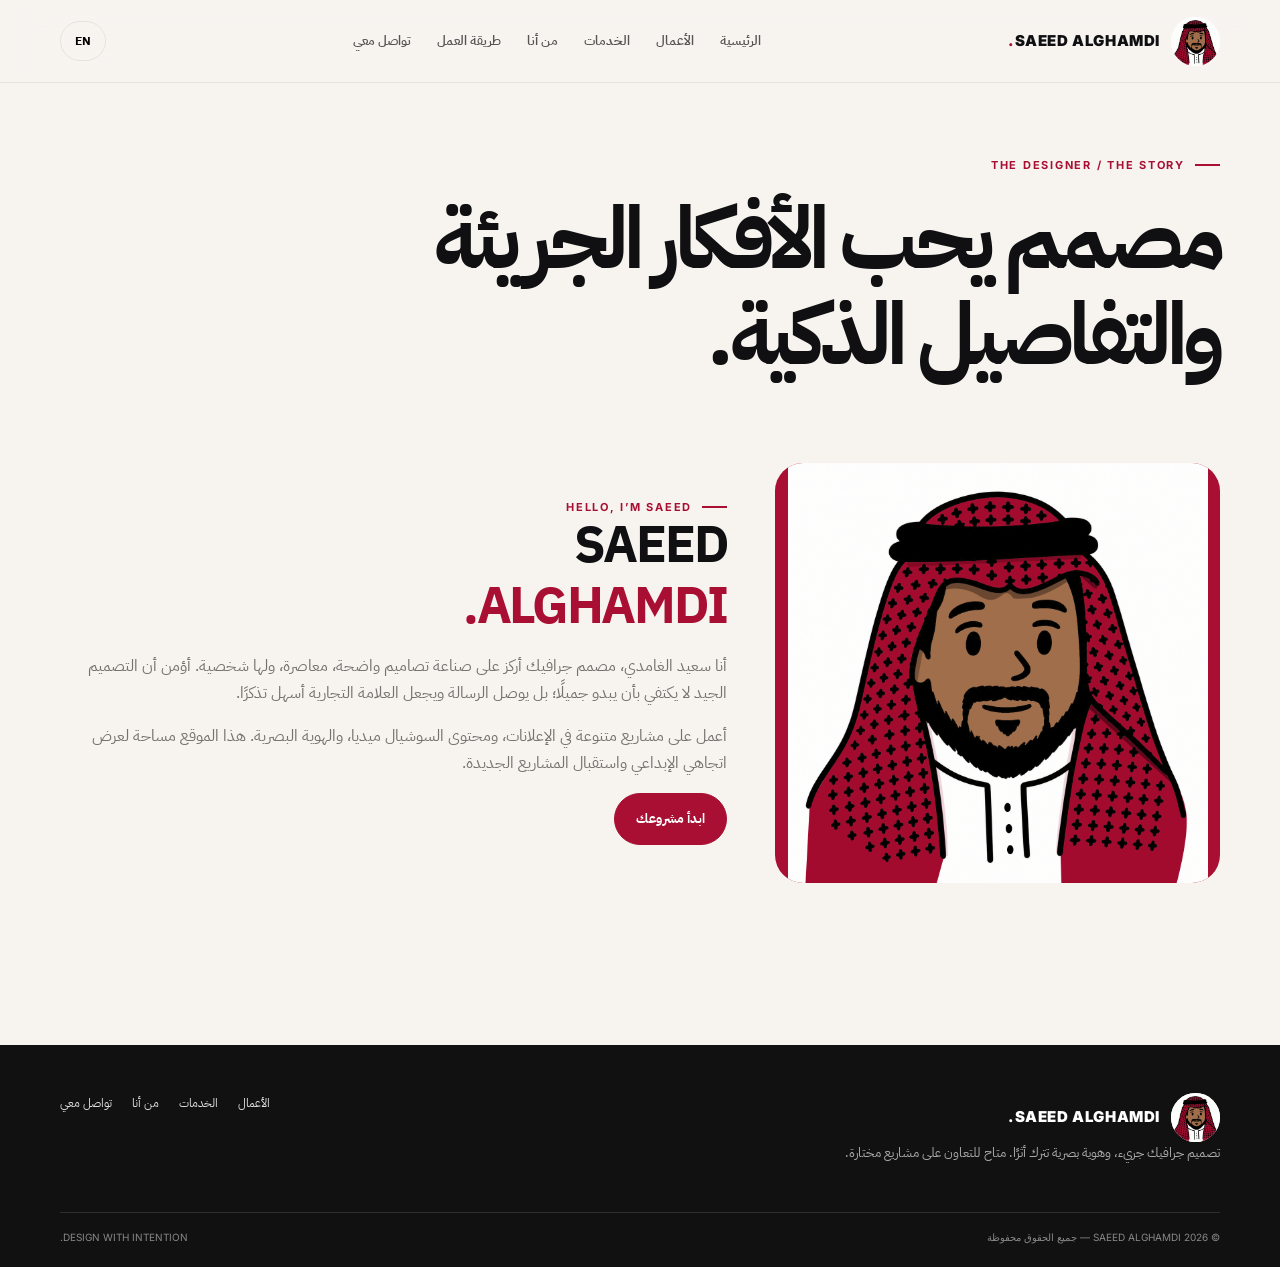
==== about.html @ a56a38a9 "Add files via upload" ====
<!doctype html><html lang="ar" dir="rtl"><head><meta charset="utf-8"><meta name="viewport" content="width=device-width, initial-scale=1"><meta name="theme-color" content="#a80f32"><meta name="description" content="Saeed Alghamdi — Independent graphic designer in Saudi Arabia. Bold graphic design, branding and social media campaigns."><link rel="stylesheet" href="styles.css"><title>Saeed Alghamdi</title></head><body data-title="About"><header class="topbar"><div class="container nav"><a class="brand" href="index.html"><img src="assets/saeed-logo.png" alt="Saeed Alghamdi logo"><span>SAEED ALGHAMDI<span style="color:var(--wine)">.</span></span></a><nav class="navlinks"><a href="index.html" data-i18n="home">الرئيسية</a><a href="work.html" data-i18n="work">الأعمال</a><a href="services.html" data-i18n="services">الخدمات</a><a href="about.html" data-i18n="about">من أنا</a><a href="process.html" data-i18n="process">طريقة العمل</a><a href="contact.html" data-i18n="contact">تواصل معي</a></nav><div class="navtools"><button class="lang" data-lang-toggle>EN</button><button class="menu-btn" aria-label="Open menu">☰</button></div></div></header><main><section class="page-hero"><div class="container"><div class="eyebrow">THE DESIGNER / THE STORY</div><h1 data-i18n="aboutTitle">مصمم يحب الأفكار الجريئة والتفاصيل الذكية.</h1></div></section><section class="section" style="padding-top:10px"><div class="container about-grid"><div class="about-photo"><img src="assets/saeed-logo.png" alt="Saeed Alghamdi illustrated logo"></div><div class="about-copy"><div class="eyebrow">HELLO, I’M SAEED</div><h2>SAEED<br><span style="color:var(--wine)">ALGHAMDI.</span></h2><p data-i18n="aboutText">أنا سعيد الغامدي، مصمم جرافيك أركز على صناعة تصاميم واضحة، معاصرة، ولها شخصية. أؤمن أن التصميم الجيد لا يكتفي بأن يبدو جميلًا؛ بل يوصل الرسالة ويجعل العلامة التجارية أسهل تذكرًا.</p><p data-i18n="aboutNote">أعمل على مشاريع متنوعة في الإعلانات، ومحتوى السوشيال ميديا، والهوية البصرية. هذا الموقع مساحة لعرض اتجاهي الإبداعي واستقبال المشاريع الجديدة.</p><a class="btn" href="contact.html" data-i18n="startProject">ابدأ مشروعك</a></div></div></section></main><footer class="footer"><div class="container"><div class="footer-top"><div><a class="brand" href="index.html"><img src="assets/saeed-logo.png" alt=""><span style="color:#fff">SAEED ALGHAMDI.</span></a><p data-i18n="footerText">تصميم جرافيك جريء، وهوية بصرية تترك أثرًا. متاح للتعاون على مشاريع مختارة.</p></div><div class="footer-links"><a href="work.html" data-i18n="work">الأعمال</a><a href="services.html" data-i18n="services">الخدمات</a><a href="about.html" data-i18n="about">من أنا</a><a href="contact.html" data-i18n="contact">تواصل معي</a></div></div><div class="copyright"><span>© 2026 SAEED ALGHAMDI — <span data-i18n="rights">جميع الحقوق محفوظة</span></span><span>DESIGN WITH INTENTION.</span></div></div></footer><script src="app.js"></script></body></html>
---- styles.css ----
@import url('https://fonts.googleapis.com/css2?family=IBM+Plex+Sans+Arabic:wght@400;500;600;700&family=Inter:wght@400;500;600;700;800;900&display=swap');
:root{--wine:#a80f32;--wine-dark:#790b25;--ink:#101012;--paper:#f7f4f0;--white:#fff;--sand:#c9b9aa;--muted:#77716f;--line:#e8e1dc;--radius:22px;--shadow:0 20px 60px #21100d12}*{box-sizing:border-box}html{scroll-behavior:smooth}body{margin:0;background:var(--paper);color:var(--ink);font-family:'IBM Plex Sans Arabic',Inter,sans-serif;line-height:1.7}body[dir=ltr]{font-family:Inter,'IBM Plex Sans Arabic',sans-serif}a{color:inherit;text-decoration:none}button{font:inherit;cursor:pointer}.container{width:min(1160px,calc(100% - 40px));margin:auto}.topbar{position:sticky;top:0;z-index:20;background:#f7f4f0eF;backdrop-filter:blur(18px);border-bottom:1px solid #e8e1dc}.nav{height:82px;display:flex;align-items:center;justify-content:space-between;gap:20px}.brand{display:flex;align-items:center;gap:11px;font-weight:900;letter-spacing:-.04em}.brand img{width:49px;height:49px;object-fit:contain;border-radius:50%;background:#fff}.brand span{font-family:Inter,sans-serif;font-size:15px;letter-spacing:.04em}.navlinks{display:flex;align-items:center;gap:26px;font-size:13px;font-weight:600}.navlinks a{color:#595454;transition:.2s}.navlinks a:hover,.navlinks a.active{color:var(--wine)}.navtools{display:flex;align-items:center;gap:10px}.lang,.menu-btn{border:1px solid var(--line);background:transparent;border-radius:99px;padding:9px 14px;font-size:12px;font-weight:700}.menu-btn{display:none}.btn{display:inline-flex;align-items:center;justify-content:center;gap:10px;border-radius:99px;padding:14px 21px;background:var(--wine);color:#fff;font-weight:700;font-size:13px;transition:.25s;border:1px solid var(--wine)}.btn:hover{background:var(--wine-dark);transform:translateY(-2px)}.btn.outline{background:transparent;color:var(--ink);border-color:#b9b0aa}.btn.dark{background:var(--ink);border-color:var(--ink)}.eyebrow{font:700 11px Inter,sans-serif;letter-spacing:.16em;text-transform:uppercase;color:var(--wine);display:flex;align-items:center;gap:10px}.eyebrow:before{content:'';width:25px;height:2px;background:var(--wine)}h1,h2,h3,p{margin-top:0}h1{font-size:clamp(42px,7vw,86px);line-height:1.12;letter-spacing:-.06em;margin:20px 0}h2{font-size:clamp(30px,4vw,52px);line-height:1.2;letter-spacing:-.045em;margin-bottom:16px}h3{line-height:1.3}.muted{color:var(--muted)}.hero{padding:74px 0 68px;overflow:hidden}.hero-grid{display:grid;grid-template-columns:1.05fr .95fr;align-items:center;gap:42px}.hero-copy{position:relative;z-index:2}.hero-copy h1 span{color:var(--wine)}.hero-copy p{font-size:17px;color:#6d6662;max-width:550px;margin-bottom:28px}.actions{display:flex;gap:12px;flex-wrap:wrap}.hero-art{position:relative;min-height:480px;border-radius:34px;background:var(--wine);display:flex;align-items:flex-end;justify-content:center;overflow:hidden;isolation:isolate}.hero-art:before{content:'SA';position:absolute;top:-82px;right:-4px;font:900 300px Inter,sans-serif;letter-spacing:-.12em;color:#ffffff12;z-index:-1}.hero-art:after{content:'';position:absolute;width:390px;height:390px;border:1px solid #ffffff40;border-radius:50%;top:40px;left:50%;transform:translateX(-50%)}.hero-art img{width:min(88%,430px);height:450px;object-fit:contain;object-position:bottom;position:relative;z-index:1;filter:drop-shadow(0 18px 12px #3b001c35)}.floating-tag{position:absolute;z-index:3;background:#fff;color:var(--ink);padding:12px 16px;border-radius:14px;font-size:11px;font-weight:800;box-shadow:var(--shadow)}.tag-one{top:32px;left:24px}.tag-two{bottom:34px;right:22px;background:var(--ink);color:#fff}.stats{display:flex;gap:36px;margin-top:44px}.stat strong{display:block;font:800 24px Inter,sans-serif}.stat span{font-size:11px;color:var(--muted)}.section{padding:82px 0}.section-head{display:flex;justify-content:space-between;align-items:end;gap:24px;margin-bottom:30px}.section-head p{max-width:430px;color:var(--muted);margin:0}.work-grid{display:grid;grid-template-columns:repeat(2,1fr);gap:22px}.work-card{background:#fff;border:1px solid var(--line);border-radius:var(--radius);overflow:hidden;transition:.3s}.work-card:hover{transform:translateY(-5px);box-shadow:var(--shadow)}.work-visual{height:330px;padding:22px;display:flex;align-items:center;justify-content:center;overflow:hidden;position:relative}.visual-coffee{background:#d9c9b4}.visual-perfume{background:#1a1114}.visual-sport{background:#c4143b}.visual-brand{background:#e8e4dc}.poster{width:72%;height:90%;display:flex;flex-direction:column;justify-content:space-between;padding:20px;box-shadow:0 18px 35px #0002;transform:rotate(-3deg);font-weight:900}.poster small{font:700 9px Inter,sans-serif;letter-spacing:.16em}.poster b{font-size:clamp(28px,4vw,52px);line-height:1.02;letter-spacing:-.06em}.poster em{font-style:normal;font-size:10px}.visual-coffee .poster{background:#f4eee4;color:#35251c}.visual-perfume .poster{background:#2b171e;color:#f8d9cf;border:1px solid #b98970}.visual-sport .poster{background:#111;color:white;transform:rotate(3deg)}.visual-brand .poster{background:#a80f32;color:#fff;transform:rotate(-2deg)}.work-info{padding:18px 20px 21px;display:flex;justify-content:space-between;gap:15px;align-items:center}.work-info h3{margin:0 0 4px;font-size:17px}.work-info p{margin:0;color:var(--muted);font:11px Inter,sans-serif}.arrow{width:38px;height:38px;border:1px solid var(--line);border-radius:50%;display:grid;place-items:center;font-size:18px}.services-grid{display:grid;grid-template-columns:repeat(3,1fr);gap:14px}.service{background:#fff;border:1px solid var(--line);border-radius:20px;padding:25px;min-height:205px}.service .num{font:800 12px Inter,sans-serif;color:var(--wine)}.service h3{font-size:20px;margin:24px 0 8px}.service p{font-size:13px;color:var(--muted);margin:0}.dark-band{background:var(--ink);color:#fff;border-radius:30px;padding:48px;display:flex;justify-content:space-between;align-items:center;gap:25px}.dark-band p{color:#c5bdb9;max-width:500px;margin:0}.page-hero{padding:75px 0 48px}.page-hero h1{max-width:850px}.page-hero p{max-width:650px;color:var(--muted);font-size:16px}.filterbar{display:flex;gap:8px;flex-wrap:wrap;margin-bottom:25px}.filter{border:1px solid var(--line);background:transparent;border-radius:99px;padding:9px 16px;font-size:12px}.filter.active{background:var(--ink);color:#fff;border-color:var(--ink)}.about-grid{display:grid;grid-template-columns:.8fr 1.2fr;gap:48px;align-items:center}.about-photo{background:var(--wine);border-radius:28px;min-height:420px;display:flex;align-items:end;justify-content:center;overflow:hidden}.about-photo img{width:95%;height:420px;object-fit:contain;object-position:bottom}.about-copy p{color:var(--muted)}.process{display:grid;grid-template-columns:repeat(4,1fr);gap:14px}.step{border-top:2px solid var(--wine);padding:20px 0}.step b{font:800 12px Inter,sans-serif;color:var(--wine)}.step h3{margin:16px 0 8px}.step p{font-size:13px;color:var(--muted)}.contact-grid{display:grid;grid-template-columns:.85fr 1.15fr;gap:28px}.contact-card,.form-card{background:#fff;border:1px solid var(--line);border-radius:24px;padding:30px}.contact-line{padding:17px 0;border-bottom:1px solid var(--line)}.contact-line:last-child{border:0}.contact-line small{display:block;color:var(--muted);font-size:11px}.contact-line strong{font-size:15px}.field{display:block;margin-bottom:16px}.field span{display:block;font-size:12px;font-weight:700;margin-bottom:7px}.field input,.field textarea,.field select{width:100%;border:1px solid var(--line);border-radius:12px;background:var(--paper);padding:13px 14px;font:inherit;font-size:13px;outline:none}.field textarea{min-height:120px;resize:vertical}.field input:focus,.field textarea:focus{border-color:var(--wine)}.footer{background:#111;color:#fff;padding:48px 0 24px;margin-top:80px}.footer-top{display:flex;justify-content:space-between;gap:30px;align-items:start;padding-bottom:35px}.footer p{color:#aaa;max-width:380px;font-size:13px}.footer-links{display:flex;gap:20px;flex-wrap:wrap;font-size:12px;color:#ddd}.copyright{border-top:1px solid #ffffff20;padding-top:18px;color:#888;font:10px Inter,sans-serif;display:flex;justify-content:space-between}.reveal{animation:rise .7s both}@keyframes rise{from{opacity:0;transform:translateY(18px)}to{opacity:1;transform:none}}[hidden]{display:none!important}
@media(max-width:850px){.navlinks{display:none;position:absolute;top:82px;left:20px;right:20px;background:#fff;border:1px solid var(--line);border-radius:18px;padding:18px;box-shadow:var(--shadow);flex-direction:column;align-items:stretch;gap:14px}.navlinks.open{display:flex}.menu-btn{display:block}.hero-grid,.about-grid,.contact-grid{grid-template-columns:1fr}.hero-art{min-height:410px}.hero-art img{height:390px}.services-grid{grid-template-columns:repeat(2,1fr)}.process{grid-template-columns:repeat(2,1fr)}.section-head{align-items:start;flex-direction:column}.dark-band{padding:32px;align-items:start;flex-direction:column}}
@media(max-width:560px){.container{width:min(100% - 28px,1160px)}.nav{height:72px}.brand img{width:42px;height:42px}.navlinks{top:72px}.hero{padding:48px 0}.hero-grid{gap:25px}.hero-art{min-height:340px}.hero-art img{height:330px}.hero-copy p{font-size:15px}.stats{gap:22px}.stat strong{font-size:20px}.section{padding:58px 0}.work-grid,.services-grid{grid-template-columns:1fr}.work-visual{height:300px}.process{grid-template-columns:1fr 1fr}.page-hero{padding:52px 0 30px}.contact-card,.form-card{padding:22px}.footer-top{flex-direction:column}.copyright{gap:10px;flex-direction:column}.dark-band{padding:27px}}
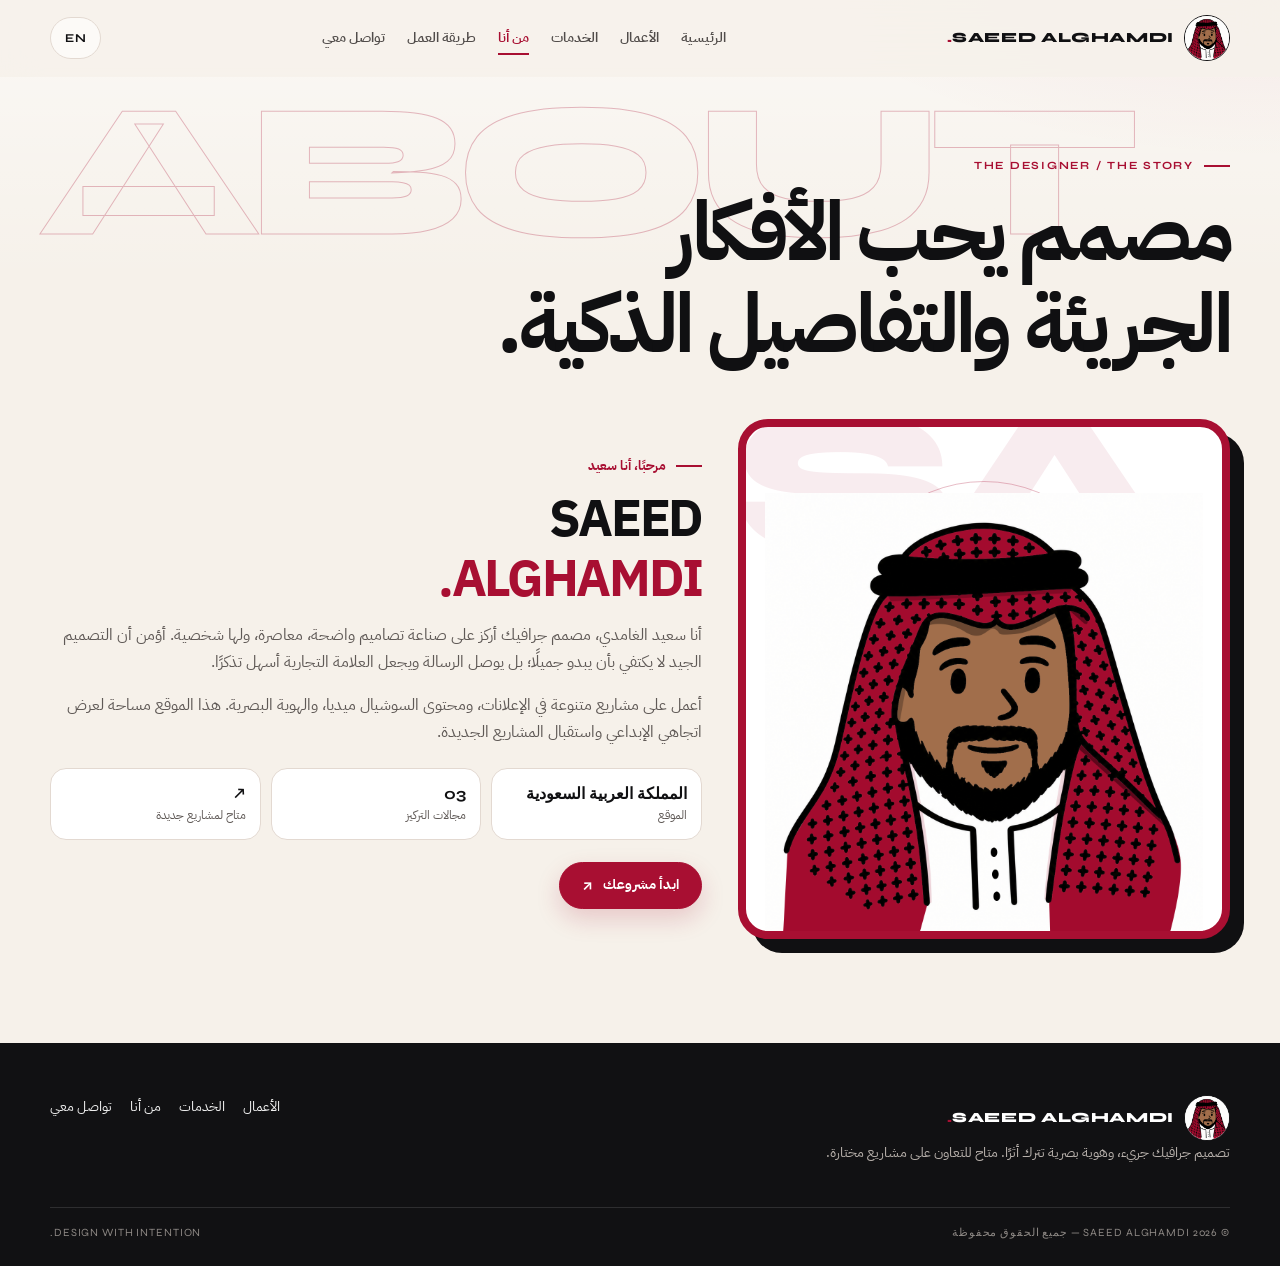
==== commit 9cd88900: "Add files via upload" ====
--- a/about.html
+++ b/about.html
@@ -1 +1,89 @@
-<!doctype html><html lang="ar" dir="rtl"><head><meta charset="utf-8"><meta name="viewport" content="width=device-width, initial-scale=1"><meta name="theme-color" content="#a80f32"><meta name="description" content="Saeed Alghamdi — Independent graphic designer in Saudi Arabia. Bold graphic design, branding and social media campaigns."><link rel="stylesheet" href="styles.css"><title>Saeed Alghamdi</title></head><body data-title="About"><header class="topbar"><div class="container nav"><a class="brand" href="index.html"><img src="assets/saeed-logo.png" alt="Saeed Alghamdi logo"><span>SAEED ALGHAMDI<span style="color:var(--wine)">.</span></span></a><nav class="navlinks"><a href="index.html" data-i18n="home">الرئيسية</a><a href="work.html" data-i18n="work">الأعمال</a><a href="services.html" data-i18n="services">الخدمات</a><a href="about.html" data-i18n="about">من أنا</a><a href="process.html" data-i18n="process">طريقة العمل</a><a href="contact.html" data-i18n="contact">تواصل معي</a></nav><div class="navtools"><button class="lang" data-lang-toggle>EN</button><button class="menu-btn" aria-label="Open menu">☰</button></div></div></header><main><section class="page-hero"><div class="container"><div class="eyebrow">THE DESIGNER / THE STORY</div><h1 data-i18n="aboutTitle">مصمم يحب الأفكار الجريئة والتفاصيل الذكية.</h1></div></section><section class="section" style="padding-top:10px"><div class="container about-grid"><div class="about-photo"><img src="assets/saeed-logo.png" alt="Saeed Alghamdi illustrated logo"></div><div class="about-copy"><div class="eyebrow">HELLO, I’M SAEED</div><h2>SAEED<br><span style="color:var(--wine)">ALGHAMDI.</span></h2><p data-i18n="aboutText">أنا سعيد الغامدي، مصمم جرافيك أركز على صناعة تصاميم واضحة، معاصرة، ولها شخصية. أؤمن أن التصميم الجيد لا يكتفي بأن يبدو جميلًا؛ بل يوصل الرسالة ويجعل العلامة التجارية أسهل تذكرًا.</p><p data-i18n="aboutNote">أعمل على مشاريع متنوعة في الإعلانات، ومحتوى السوشيال ميديا، والهوية البصرية. هذا الموقع مساحة لعرض اتجاهي الإبداعي واستقبال المشاريع الجديدة.</p><a class="btn" href="contact.html" data-i18n="startProject">ابدأ مشروعك</a></div></div></section></main><footer class="footer"><div class="container"><div class="footer-top"><div><a class="brand" href="index.html"><img src="assets/saeed-logo.png" alt=""><span style="color:#fff">SAEED ALGHAMDI.</span></a><p data-i18n="footerText">تصميم جرافيك جريء، وهوية بصرية تترك أثرًا. متاح للتعاون على مشاريع مختارة.</p></div><div class="footer-links"><a href="work.html" data-i18n="work">الأعمال</a><a href="services.html" data-i18n="services">الخدمات</a><a href="about.html" data-i18n="about">من أنا</a><a href="contact.html" data-i18n="contact">تواصل معي</a></div></div><div class="copyright"><span>© 2026 SAEED ALGHAMDI — <span data-i18n="rights">جميع الحقوق محفوظة</span></span><span>DESIGN WITH INTENTION.</span></div></div></footer><script src="app.js"></script></body></html>+<!doctype html>
+<html class="js" lang="ar" dir="rtl">
+<head>
+  <meta charset="utf-8">
+  <meta name="viewport" content="width=device-width, initial-scale=1, viewport-fit=cover">
+  <meta name="theme-color" content="#a80f32">
+  <meta name="color-scheme" content="light">
+  <meta name="description" content="Saeed Alghamdi — Independent graphic designer in Saudi Arabia. Bold graphic design, branding and social media campaigns.">
+  <title>Saeed Alghamdi</title>
+  <link rel="icon" href="assets/saeed-logo.png">
+  <link rel="preconnect" href="https://fonts.googleapis.com">
+  <link rel="preconnect" href="https://fonts.gstatic.com" crossorigin>
+  <link rel="stylesheet" href="https://fonts.googleapis.com/css2?family=IBM+Plex+Sans+Arabic:wght@400;500;600;700&family=Inter:wght@400;500;600;700&family=Syne:wght@600;700;800&display=swap">
+  <link rel="stylesheet" href="styles.css">
+</head>
+<body data-title="About">
+  <a class="skip" href="#main" data-i18n="skip">تخطي إلى المحتوى</a>
+  <header class="topbar">
+    <div class="container nav">
+      <a class="brand" href="index.html">
+        <img src="assets/saeed-logo.png" alt="Saeed Alghamdi logo">
+        <span>SAEED ALGHAMDI<em>.</em></span>
+      </a>
+      <nav class="navlinks" id="site-nav" data-i18n-aria="navLabel" aria-label="التنقل الرئيسي">
+        <a href="index.html" data-i18n="home">الرئيسية</a>
+        <a href="work.html" data-i18n="work">الأعمال</a>
+        <a href="services.html" data-i18n="services">الخدمات</a>
+        <a href="about.html" data-i18n="about">من أنا</a>
+        <a href="process.html" data-i18n="process">طريقة العمل</a>
+        <a href="contact.html" data-i18n="contact">تواصل معي</a>
+      </nav>
+      <div class="navtools">
+        <button class="lang" type="button" data-lang-toggle>EN</button>
+        <button class="menu-btn" type="button" aria-label="فتح القائمة" aria-expanded="false" aria-controls="site-nav">
+          <span class="menu-icon" aria-hidden="true"></span>
+        </button>
+      </div>
+    </div>
+  </header>
+  <main id="main">
+    <section class="page-hero" data-mark="ABOUT">
+      <div class="container">
+        <div class="eyebrow">THE DESIGNER / THE STORY</div>
+        <h1 data-i18n="aboutTitle">مصمم يحب الأفكار الجريئة والتفاصيل الذكية.</h1>
+      </div>
+    </section>
+    <section class="section" style="padding-top:10px">
+      <div class="container about-grid">
+        <div class="about-photo reveal">
+          <img src="assets/saeed-logo.png" alt="Saeed Alghamdi illustrated logo">
+        </div>
+        <div class="about-copy reveal">
+          <div class="kicker" data-i18n="aboutHello">مرحبًا، أنا سعيد</div>
+          <h2>SAEED<br><span>ALGHAMDI.</span></h2>
+          <p data-i18n="aboutText">أنا سعيد الغامدي، مصمم جرافيك أركز على صناعة تصاميم واضحة، معاصرة، ولها شخصية. أؤمن أن التصميم الجيد لا يكتفي بأن يبدو جميلًا؛ بل يوصل الرسالة ويجعل العلامة التجارية أسهل تذكرًا.</p>
+          <p data-i18n="aboutNote">أعمل على مشاريع متنوعة في الإعلانات، ومحتوى السوشيال ميديا، والهوية البصرية. هذا الموقع مساحة لعرض اتجاهي الإبداعي واستقبال المشاريع الجديدة.</p>
+          <div class="facts">
+            <div class="fact"><b data-i18n="locationValue">المملكة العربية السعودية</b><span data-i18n="location">الموقع</span></div>
+            <div class="fact"><b>03</b><span data-i18n="focus">مجالات التركيز</span></div>
+            <div class="fact"><b>↗</b><span data-i18n="availability">متاح لمشاريع جديدة</span></div>
+          </div>
+          <a class="btn with-arrow" href="contact.html" data-i18n="startProject">ابدأ مشروعك</a>
+        </div>
+      </div>
+    </section>
+  </main>
+  <footer class="footer">
+    <div class="container">
+      <div class="footer-top">
+        <div>
+          <a class="brand brand-light" href="index.html"><img src="assets/saeed-logo.png" alt=""><span>SAEED ALGHAMDI<em>.</em></span></a>
+          <p data-i18n="footerText">تصميم جرافيك جريء، وهوية بصرية تترك أثرًا. متاح للتعاون على مشاريع مختارة.</p>
+        </div>
+        <div class="footer-links">
+          <a href="work.html" data-i18n="work">الأعمال</a>
+          <a href="services.html" data-i18n="services">الخدمات</a>
+          <a href="about.html" data-i18n="about">من أنا</a>
+          <a href="contact.html" data-i18n="contact">تواصل معي</a>
+        </div>
+      </div>
+      <div class="copyright">
+        <span>© 2026 SAEED ALGHAMDI — <span data-i18n="rights">جميع الحقوق محفوظة</span></span>
+        <span>DESIGN WITH INTENTION.</span>
+      </div>
+    </div>
+  </footer>
+  <script src="app.js"></script>
+</body>
+</html>
--- a/styles.css
+++ b/styles.css
@@ -1,4 +1,1192 @@
-@import url('https://fonts.googleapis.com/css2?family=IBM+Plex+Sans+Arabic:wght@400;500;600;700&family=Inter:wght@400;500;600;700;800;900&display=swap');
-:root{--wine:#a80f32;--wine-dark:#790b25;--ink:#101012;--paper:#f7f4f0;--white:#fff;--sand:#c9b9aa;--muted:#77716f;--line:#e8e1dc;--radius:22px;--shadow:0 20px 60px #21100d12}*{box-sizing:border-box}html{scroll-behavior:smooth}body{margin:0;background:var(--paper);color:var(--ink);font-family:'IBM Plex Sans Arabic',Inter,sans-serif;line-height:1.7}body[dir=ltr]{font-family:Inter,'IBM Plex Sans Arabic',sans-serif}a{color:inherit;text-decoration:none}button{font:inherit;cursor:pointer}.container{width:min(1160px,calc(100% - 40px));margin:auto}.topbar{position:sticky;top:0;z-index:20;background:#f7f4f0eF;backdrop-filter:blur(18px);border-bottom:1px solid #e8e1dc}.nav{height:82px;display:flex;align-items:center;justify-content:space-between;gap:20px}.brand{display:flex;align-items:center;gap:11px;font-weight:900;letter-spacing:-.04em}.brand img{width:49px;height:49px;object-fit:contain;border-radius:50%;background:#fff}.brand span{font-family:Inter,sans-serif;font-size:15px;letter-spacing:.04em}.navlinks{display:flex;align-items:center;gap:26px;font-size:13px;font-weight:600}.navlinks a{color:#595454;transition:.2s}.navlinks a:hover,.navlinks a.active{color:var(--wine)}.navtools{display:flex;align-items:center;gap:10px}.lang,.menu-btn{border:1px solid var(--line);background:transparent;border-radius:99px;padding:9px 14px;font-size:12px;font-weight:700}.menu-btn{display:none}.btn{display:inline-flex;align-items:center;justify-content:center;gap:10px;border-radius:99px;padding:14px 21px;background:var(--wine);color:#fff;font-weight:700;font-size:13px;transition:.25s;border:1px solid var(--wine)}.btn:hover{background:var(--wine-dark);transform:translateY(-2px)}.btn.outline{background:transparent;color:var(--ink);border-color:#b9b0aa}.btn.dark{background:var(--ink);border-color:var(--ink)}.eyebrow{font:700 11px Inter,sans-serif;letter-spacing:.16em;text-transform:uppercase;color:var(--wine);display:flex;align-items:center;gap:10px}.eyebrow:before{content:'';width:25px;height:2px;background:var(--wine)}h1,h2,h3,p{margin-top:0}h1{font-size:clamp(42px,7vw,86px);line-height:1.12;letter-spacing:-.06em;margin:20px 0}h2{font-size:clamp(30px,4vw,52px);line-height:1.2;letter-spacing:-.045em;margin-bottom:16px}h3{line-height:1.3}.muted{color:var(--muted)}.hero{padding:74px 0 68px;overflow:hidden}.hero-grid{display:grid;grid-template-columns:1.05fr .95fr;align-items:center;gap:42px}.hero-copy{position:relative;z-index:2}.hero-copy h1 span{color:var(--wine)}.hero-copy p{font-size:17px;color:#6d6662;max-width:550px;margin-bottom:28px}.actions{display:flex;gap:12px;flex-wrap:wrap}.hero-art{position:relative;min-height:480px;border-radius:34px;background:var(--wine);display:flex;align-items:flex-end;justify-content:center;overflow:hidden;isolation:isolate}.hero-art:before{content:'SA';position:absolute;top:-82px;right:-4px;font:900 300px Inter,sans-serif;letter-spacing:-.12em;color:#ffffff12;z-index:-1}.hero-art:after{content:'';position:absolute;width:390px;height:390px;border:1px solid #ffffff40;border-radius:50%;top:40px;left:50%;transform:translateX(-50%)}.hero-art img{width:min(88%,430px);height:450px;object-fit:contain;object-position:bottom;position:relative;z-index:1;filter:drop-shadow(0 18px 12px #3b001c35)}.floating-tag{position:absolute;z-index:3;background:#fff;color:var(--ink);padding:12px 16px;border-radius:14px;font-size:11px;font-weight:800;box-shadow:var(--shadow)}.tag-one{top:32px;left:24px}.tag-two{bottom:34px;right:22px;background:var(--ink);color:#fff}.stats{display:flex;gap:36px;margin-top:44px}.stat strong{display:block;font:800 24px Inter,sans-serif}.stat span{font-size:11px;color:var(--muted)}.section{padding:82px 0}.section-head{display:flex;justify-content:space-between;align-items:end;gap:24px;margin-bottom:30px}.section-head p{max-width:430px;color:var(--muted);margin:0}.work-grid{display:grid;grid-template-columns:repeat(2,1fr);gap:22px}.work-card{background:#fff;border:1px solid var(--line);border-radius:var(--radius);overflow:hidden;transition:.3s}.work-card:hover{transform:translateY(-5px);box-shadow:var(--shadow)}.work-visual{height:330px;padding:22px;display:flex;align-items:center;justify-content:center;overflow:hidden;position:relative}.visual-coffee{background:#d9c9b4}.visual-perfume{background:#1a1114}.visual-sport{background:#c4143b}.visual-brand{background:#e8e4dc}.poster{width:72%;height:90%;display:flex;flex-direction:column;justify-content:space-between;padding:20px;box-shadow:0 18px 35px #0002;transform:rotate(-3deg);font-weight:900}.poster small{font:700 9px Inter,sans-serif;letter-spacing:.16em}.poster b{font-size:clamp(28px,4vw,52px);line-height:1.02;letter-spacing:-.06em}.poster em{font-style:normal;font-size:10px}.visual-coffee .poster{background:#f4eee4;color:#35251c}.visual-perfume .poster{background:#2b171e;color:#f8d9cf;border:1px solid #b98970}.visual-sport .poster{background:#111;color:white;transform:rotate(3deg)}.visual-brand .poster{background:#a80f32;color:#fff;transform:rotate(-2deg)}.work-info{padding:18px 20px 21px;display:flex;justify-content:space-between;gap:15px;align-items:center}.work-info h3{margin:0 0 4px;font-size:17px}.work-info p{margin:0;color:var(--muted);font:11px Inter,sans-serif}.arrow{width:38px;height:38px;border:1px solid var(--line);border-radius:50%;display:grid;place-items:center;font-size:18px}.services-grid{display:grid;grid-template-columns:repeat(3,1fr);gap:14px}.service{background:#fff;border:1px solid var(--line);border-radius:20px;padding:25px;min-height:205px}.service .num{font:800 12px Inter,sans-serif;color:var(--wine)}.service h3{font-size:20px;margin:24px 0 8px}.service p{font-size:13px;color:var(--muted);margin:0}.dark-band{background:var(--ink);color:#fff;border-radius:30px;padding:48px;display:flex;justify-content:space-between;align-items:center;gap:25px}.dark-band p{color:#c5bdb9;max-width:500px;margin:0}.page-hero{padding:75px 0 48px}.page-hero h1{max-width:850px}.page-hero p{max-width:650px;color:var(--muted);font-size:16px}.filterbar{display:flex;gap:8px;flex-wrap:wrap;margin-bottom:25px}.filter{border:1px solid var(--line);background:transparent;border-radius:99px;padding:9px 16px;font-size:12px}.filter.active{background:var(--ink);color:#fff;border-color:var(--ink)}.about-grid{display:grid;grid-template-columns:.8fr 1.2fr;gap:48px;align-items:center}.about-photo{background:var(--wine);border-radius:28px;min-height:420px;display:flex;align-items:end;justify-content:center;overflow:hidden}.about-photo img{width:95%;height:420px;object-fit:contain;object-position:bottom}.about-copy p{color:var(--muted)}.process{display:grid;grid-template-columns:repeat(4,1fr);gap:14px}.step{border-top:2px solid var(--wine);padding:20px 0}.step b{font:800 12px Inter,sans-serif;color:var(--wine)}.step h3{margin:16px 0 8px}.step p{font-size:13px;color:var(--muted)}.contact-grid{display:grid;grid-template-columns:.85fr 1.15fr;gap:28px}.contact-card,.form-card{background:#fff;border:1px solid var(--line);border-radius:24px;padding:30px}.contact-line{padding:17px 0;border-bottom:1px solid var(--line)}.contact-line:last-child{border:0}.contact-line small{display:block;color:var(--muted);font-size:11px}.contact-line strong{font-size:15px}.field{display:block;margin-bottom:16px}.field span{display:block;font-size:12px;font-weight:700;margin-bottom:7px}.field input,.field textarea,.field select{width:100%;border:1px solid var(--line);border-radius:12px;background:var(--paper);padding:13px 14px;font:inherit;font-size:13px;outline:none}.field textarea{min-height:120px;resize:vertical}.field input:focus,.field textarea:focus{border-color:var(--wine)}.footer{background:#111;color:#fff;padding:48px 0 24px;margin-top:80px}.footer-top{display:flex;justify-content:space-between;gap:30px;align-items:start;padding-bottom:35px}.footer p{color:#aaa;max-width:380px;font-size:13px}.footer-links{display:flex;gap:20px;flex-wrap:wrap;font-size:12px;color:#ddd}.copyright{border-top:1px solid #ffffff20;padding-top:18px;color:#888;font:10px Inter,sans-serif;display:flex;justify-content:space-between}.reveal{animation:rise .7s both}@keyframes rise{from{opacity:0;transform:translateY(18px)}to{opacity:1;transform:none}}[hidden]{display:none!important}
-@media(max-width:850px){.navlinks{display:none;position:absolute;top:82px;left:20px;right:20px;background:#fff;border:1px solid var(--line);border-radius:18px;padding:18px;box-shadow:var(--shadow);flex-direction:column;align-items:stretch;gap:14px}.navlinks.open{display:flex}.menu-btn{display:block}.hero-grid,.about-grid,.contact-grid{grid-template-columns:1fr}.hero-art{min-height:410px}.hero-art img{height:390px}.services-grid{grid-template-columns:repeat(2,1fr)}.process{grid-template-columns:repeat(2,1fr)}.section-head{align-items:start;flex-direction:column}.dark-band{padding:32px;align-items:start;flex-direction:column}}
-@media(max-width:560px){.container{width:min(100% - 28px,1160px)}.nav{height:72px}.brand img{width:42px;height:42px}.navlinks{top:72px}.hero{padding:48px 0}.hero-grid{gap:25px}.hero-art{min-height:340px}.hero-art img{height:330px}.hero-copy p{font-size:15px}.stats{gap:22px}.stat strong{font-size:20px}.section{padding:58px 0}.work-grid,.services-grid{grid-template-columns:1fr}.work-visual{height:300px}.process{grid-template-columns:1fr 1fr}.page-hero{padding:52px 0 30px}.contact-card,.form-card{padding:22px}.footer-top{flex-direction:column}.copyright{gap:10px;flex-direction:column}.dark-band{padding:27px}}
+:root {
+  --wine: #a80f32;
+  --wine-dark: #7c0b25;
+  --wine-deep: #3d0612;
+  --ink: #101012;
+  --paper: #f6f1ea;
+  --ivory: #fbf7f2;
+  --white: #ffffff;
+  --sand: #c9b9aa;
+  --muted: #5f5956;
+  --line: #e3d9d1;
+  --radius: 24px;
+  --header-bar: 76px;
+  --header: calc(var(--header-bar) + env(safe-area-inset-top));
+  --shadow: 0 24px 60px rgba(28, 10, 14, 0.1);
+  --ease: cubic-bezier(0.22, 1, 0.36, 1);
+}
+
+* { box-sizing: border-box; }
+
+html { scroll-behavior: smooth; scroll-padding-top: calc(var(--header) + 12px); }
+
+body {
+  margin: 0;
+  min-height: 100vh;
+  background:
+    radial-gradient(880px 420px at 100% -8%, rgba(168, 15, 50, 0.09), transparent 62%),
+    linear-gradient(180deg, rgba(255, 255, 255, 0.55), transparent 280px),
+    var(--paper);
+  color: var(--ink);
+  font-family: "IBM Plex Sans Arabic", Inter, sans-serif;
+  font-size: 16px;
+  line-height: 1.7;
+  text-rendering: optimizeLegibility;
+}
+
+html[dir="ltr"] body {
+  background:
+    radial-gradient(880px 420px at 0% -8%, rgba(168, 15, 50, 0.09), transparent 62%),
+    linear-gradient(180deg, rgba(255, 255, 255, 0.55), transparent 280px),
+    var(--paper);
+  font-family: Inter, "IBM Plex Sans Arabic", sans-serif;
+}
+
+body.is-leaving {
+  opacity: 0;
+  transform: translateY(10px);
+  transition: opacity 0.28s var(--ease), transform 0.28s var(--ease);
+}
+
+img { max-width: 100%; display: block; }
+a { color: inherit; text-decoration: none; }
+button, input, textarea, select { font: inherit; }
+button { cursor: pointer; }
+::selection { background: var(--wine); color: white; }
+
+:focus-visible {
+  outline: 2px solid var(--wine);
+  outline-offset: 3px;
+}
+
+.sr {
+  position: absolute;
+  width: 1px;
+  height: 1px;
+  padding: 0;
+  margin: -1px;
+  overflow: hidden;
+  clip: rect(0, 0, 0, 0);
+  white-space: nowrap;
+  border: 0;
+}
+
+.skip {
+  position: absolute;
+  inset-inline-start: 16px;
+  top: -48px;
+  z-index: 80;
+  background: var(--ink);
+  color: white;
+  padding: 10px 14px;
+  border-radius: 999px;
+  font-size: 13px;
+  font-weight: 700;
+}
+
+.skip:focus { top: calc(12px + env(safe-area-inset-top)); }
+
+.container {
+  width: min(1180px, calc(100% - 48px));
+  margin-inline: auto;
+}
+
+.topbar {
+  position: sticky;
+  top: 0;
+  z-index: 40;
+  padding-top: env(safe-area-inset-top);
+  background: rgba(246, 241, 234, 0.86);
+  backdrop-filter: blur(18px);
+  border-bottom: 1px solid transparent;
+  transition: background 0.3s var(--ease), border-color 0.3s var(--ease), box-shadow 0.3s var(--ease);
+}
+
+.topbar.scrolled {
+  background: rgba(246, 241, 234, 0.96);
+  border-bottom-color: var(--line);
+  box-shadow: 0 10px 30px rgba(16, 16, 18, 0.05);
+}
+
+body.menu-open .topbar { background: var(--paper); }
+
+.nav {
+  min-height: var(--header-bar);
+  display: flex;
+  align-items: center;
+  justify-content: space-between;
+  gap: 18px;
+}
+
+.brand {
+  display: flex;
+  align-items: center;
+  gap: 10px;
+  min-width: 0;
+  font-weight: 800;
+}
+
+.brand img {
+  width: 46px;
+  height: 46px;
+  flex: none;
+  object-fit: cover;
+  object-position: center 18%;
+  border-radius: 50%;
+  background: white;
+  border: 1.5px solid var(--ink);
+}
+
+.brand span {
+  font-family: Syne, Inter, sans-serif;
+  font-size: 14px;
+  letter-spacing: 0.045em;
+  line-height: 1.15;
+}
+
+.brand em {
+  font-style: normal;
+  color: var(--wine);
+}
+
+.brand-light span { color: white; }
+
+.navlinks {
+  display: flex;
+  align-items: center;
+  gap: 22px;
+  font-size: 13.5px;
+  font-weight: 650;
+  font-weight: 600;
+}
+
+.navlinks a {
+  position: relative;
+  color: #514c4a;
+  padding: 6px 0;
+  transition: color 0.2s var(--ease);
+}
+
+.navlinks a::after {
+  content: "";
+  position: absolute;
+  inset-inline: 0;
+  bottom: 0;
+  height: 2px;
+  background: var(--wine);
+  transform: scaleX(0);
+  transform-origin: inline-start;
+  transition: transform 0.28s var(--ease);
+}
+
+.navlinks a:hover,
+.navlinks a.active { color: var(--wine); }
+
+.navlinks a:hover::after,
+.navlinks a.active::after { transform: scaleX(1); }
+
+.navtools { display: flex; align-items: center; gap: 8px; }
+
+.lang,
+.menu-btn,
+.filter {
+  border: 1px solid var(--line);
+  background: rgba(255, 255, 255, 0.55);
+  color: var(--ink);
+  border-radius: 999px;
+  min-height: 42px;
+  transition: transform 0.25s var(--ease), background 0.25s var(--ease), color 0.25s var(--ease), border-color 0.25s var(--ease);
+}
+
+.lang {
+  padding: 0 14px;
+  font-family: Syne, Inter, sans-serif;
+  font-size: 12px;
+  font-weight: 700;
+  letter-spacing: 0.06em;
+}
+
+.lang:hover,
+.filter:hover { border-color: var(--ink); transform: translateY(-1px); }
+
+.menu-btn {
+  display: none;
+  width: 44px;
+  padding: 0;
+  place-items: center;
+}
+
+.menu-icon,
+.menu-icon::before,
+.menu-icon::after {
+  display: block;
+  width: 18px;
+  height: 2px;
+  border-radius: 2px;
+  background: var(--ink);
+  position: relative;
+  transition: transform 0.25s var(--ease), top 0.25s var(--ease), background 0.2s;
+}
+
+.menu-icon::before,
+.menu-icon::after {
+  content: "";
+  position: absolute;
+  inset-inline-start: 0;
+}
+
+.menu-icon::before { top: -6px; }
+.menu-icon::after { top: 6px; }
+
+.menu-btn[aria-expanded="true"] .menu-icon { background: transparent; }
+.menu-btn[aria-expanded="true"] .menu-icon::before { top: 0; transform: rotate(45deg); }
+.menu-btn[aria-expanded="true"] .menu-icon::after { top: 0; transform: rotate(-45deg); }
+
+.btn {
+  display: inline-flex;
+  align-items: center;
+  justify-content: center;
+  gap: 10px;
+  border-radius: 999px;
+  padding: 14px 22px;
+  background: var(--wine);
+  color: white;
+  font-weight: 700;
+  font-size: 14px;
+  line-height: 1.2;
+  border: 1px solid var(--wine);
+  transition: background 0.25s var(--ease), transform 0.25s var(--ease), box-shadow 0.25s var(--ease), border-color 0.25s var(--ease), color 0.25s var(--ease);
+  box-shadow: 0 10px 24px rgba(168, 15, 50, 0.18);
+}
+
+.btn:hover {
+  background: var(--wine-dark);
+  transform: translateY(-2px);
+}
+
+.btn.with-arrow::after {
+  content: "↗";
+  font-family: Inter, sans-serif;
+  transition: transform 0.25s var(--ease);
+}
+
+.btn.with-arrow:hover::after { transform: translate(3px, -3px); }
+html[dir="rtl"] .btn.with-arrow:hover::after { transform: translate(-3px, -3px); }
+
+.btn.outline {
+  background: transparent;
+  color: var(--ink);
+  border-color: #c9bfb8;
+  box-shadow: none;
+}
+
+.btn.outline:hover {
+  background: var(--ink);
+  color: white;
+  border-color: var(--ink);
+}
+
+.kicker,
+.eyebrow {
+  display: inline-flex;
+  align-items: center;
+  gap: 10px;
+  margin-bottom: 12px;
+  color: var(--wine);
+  font-weight: 700;
+  font-size: 13px;
+}
+
+.kicker::before,
+.eyebrow::before {
+  content: "";
+  width: 26px;
+  height: 2px;
+  background: var(--wine);
+  flex: none;
+}
+
+.eyebrow {
+  font-family: Syne, Inter, sans-serif;
+  font-size: 11px;
+  letter-spacing: 0.16em;
+  text-transform: uppercase;
+}
+
+.eyebrow.on-dark,
+.kicker.on-dark { color: #f3b7c4; }
+.eyebrow.on-dark::before,
+.kicker.on-dark::before { background: #f3b7c4; }
+
+h1, h2, h3, p { margin-top: 0; }
+
+h1, h2 {
+  font-weight: 700;
+  letter-spacing: -0.045em;
+  text-wrap: balance;
+}
+
+html[dir="ltr"] h1,
+html[dir="ltr"] h2,
+html[dir="ltr"] .about-copy h2 {
+  font-family: Syne, Inter, sans-serif;
+  font-weight: 800;
+}
+
+h1 {
+  font-size: clamp(40px, 6.4vw, 84px);
+  line-height: 1.12;
+  margin: 0 0 18px;
+}
+
+h2 {
+  font-size: clamp(30px, 4vw, 52px);
+  line-height: 1.18;
+  margin-bottom: 12px;
+}
+
+h1 span, h2 span { color: var(--wine); }
+
+.hero-copy h1 span {
+  background-image: linear-gradient(transparent 62%, rgba(168, 15, 50, 0.16) 62%);
+}
+
+.lead, .hero-copy p, .page-hero p {
+  color: var(--muted);
+  font-size: 17px;
+  max-width: 62ch;
+}
+
+.hero {
+  padding: 42px 0 28px;
+}
+
+@media (min-width: 1041px) {
+  .hero {
+    min-height: calc(100svh - var(--header));
+    display: grid;
+    align-items: center;
+    padding: 28px 0 48px;
+  }
+}
+
+.hero-grid {
+  display: grid;
+  grid-template-columns: 1.05fr 0.95fr;
+  align-items: center;
+  gap: 42px;
+}
+
+.hero-copy p { margin-bottom: 28px; }
+
+.actions { display: flex; flex-wrap: wrap; gap: 12px; }
+
+.hero-art,
+.about-photo {
+  position: relative;
+  background: white;
+  border: 8px solid var(--wine);
+  border-radius: 30px;
+  box-shadow: 14px 14px 0 var(--ink);
+  overflow: hidden;
+}
+
+.hero-art {
+  min-height: 540px;
+  display: flex;
+  flex-direction: column;
+  align-items: center;
+  justify-content: flex-end;
+}
+
+.hero-art::before,
+.about-photo::before {
+  content: "SA";
+  position: absolute;
+  inset-inline-end: -12px;
+  top: -28px;
+  font-family: Syne, Inter, sans-serif;
+  font-weight: 800;
+  font-size: 210px;
+  letter-spacing: -0.08em;
+  line-height: 0.8;
+  color: rgba(168, 15, 50, 0.08);
+  pointer-events: none;
+}
+
+.hero-art::after,
+.about-photo::after {
+  content: "";
+  position: absolute;
+  width: 280px;
+  height: 280px;
+  border: 1.5px solid rgba(168, 15, 50, 0.28);
+  border-radius: 50%;
+  top: 54px;
+  left: 50%;
+  transform: translateX(-50%);
+  pointer-events: none;
+}
+
+.hero-art img,
+.about-photo img {
+  position: relative;
+  z-index: 1;
+  width: min(92%, 460px);
+  height: 500px;
+  margin-top: auto;
+  object-fit: contain;
+  object-position: center bottom;
+}
+
+.art-caption {
+  position: relative;
+  z-index: 2;
+  align-self: stretch;
+  width: 100%;
+  background: var(--ink);
+  color: white;
+  text-align: center;
+  font-family: Syne, Inter, sans-serif;
+  font-size: 11px;
+  font-weight: 700;
+  letter-spacing: 0.16em;
+  padding: 12px 10px;
+}
+
+.floating-tag {
+  position: absolute;
+  z-index: 3;
+  padding: 11px 14px;
+  border-radius: 14px;
+  font-family: Syne, Inter, sans-serif;
+  font-size: 11px;
+  font-weight: 750;
+  font-weight: 700;
+  letter-spacing: 0.08em;
+  box-shadow: var(--shadow);
+  animation: floaty 4.8s ease-in-out infinite;
+}
+
+.tag-one {
+  top: 22px;
+  inset-inline-start: 18px;
+  background: var(--wine);
+  color: white;
+}
+
+.tag-two {
+  bottom: 62px;
+  inset-inline-end: 16px;
+  background: var(--ink);
+  color: white;
+  animation-delay: -1.8s;
+}
+
+.stats {
+  display: grid;
+  grid-template-columns: repeat(3, minmax(0, 1fr));
+  gap: 18px;
+  margin-top: 34px;
+  padding-top: 20px;
+  border-top: 1px solid var(--line);
+}
+
+.stat strong {
+  display: block;
+  font-family: Syne, Inter, sans-serif;
+  font-size: 28px;
+  font-weight: 800;
+  letter-spacing: -0.04em;
+  line-height: 1.1;
+}
+
+.stat span {
+  display: block;
+  margin-top: 4px;
+  color: var(--muted);
+  font-size: 12.5px;
+  line-height: 1.45;
+}
+
+.marquee {
+  overflow: hidden;
+  background: var(--ink);
+  color: var(--ivory);
+  border-block: 1px solid rgba(168, 15, 50, 0.85);
+  margin: 10px 0 0;
+}
+
+.marquee-track {
+  display: flex;
+  width: max-content;
+  animation: ticker 32s linear infinite;
+}
+
+.marquee-group { display: flex; align-items: center; }
+
+.marquee-group span {
+  display: inline-flex;
+  align-items: center;
+  gap: 22px;
+  padding: 15px 22px;
+  font-family: Syne, Inter, sans-serif;
+  font-size: 12px;
+  font-weight: 700;
+  letter-spacing: 0.18em;
+  white-space: nowrap;
+}
+
+.marquee-group span::after {
+  content: "✦";
+  color: #e38aa0;
+  font-size: 11px;
+}
+
+.section { padding: 84px 0; }
+
+.section-head {
+  display: flex;
+  justify-content: space-between;
+  align-items: end;
+  gap: 24px 32px;
+  margin-bottom: 28px;
+}
+
+.section-head > div { max-width: 680px; }
+.section-head h2 { margin-bottom: 0; }
+.section-head p { max-width: 380px; margin: 0; color: var(--muted); }
+.section-head .btn { flex: none; }
+
+.work-grid {
+  display: grid;
+  grid-template-columns: repeat(2, minmax(0, 1fr));
+  gap: 18px;
+  counter-reset: work;
+}
+
+.work-card {
+  counter-increment: work;
+  background: white;
+  border: 1px solid var(--line);
+  border-radius: var(--radius);
+  overflow: hidden;
+  min-width: 0;
+  transition: transform 0.35s var(--ease), box-shadow 0.35s var(--ease), border-color 0.35s var(--ease);
+}
+
+.work-card > a { display: block; height: 100%; }
+
+.work-card:hover {
+  transform: translateY(-6px);
+  border-color: transparent;
+  box-shadow: var(--shadow);
+}
+
+.work-visual {
+  position: relative;
+  height: 390px;
+  display: grid;
+  place-items: center;
+  overflow: hidden;
+}
+
+.work-visual::after {
+  content: counter(work, decimal-leading-zero);
+  position: absolute;
+  top: 12px;
+  inset-inline-start: 16px;
+  z-index: 2;
+  font-family: Syne, Inter, sans-serif;
+  font-size: 42px;
+  font-weight: 800;
+  letter-spacing: -0.06em;
+  line-height: 1;
+  color: rgba(255, 255, 255, 0.72);
+}
+
+.visual-coffee { background: linear-gradient(160deg, #e7d8c6, #c9b39a); }
+.visual-perfume { background: radial-gradient(circle at 50% 20%, #4a2430, #140d10 68%); }
+.visual-sport { background: linear-gradient(160deg, #d21a44, #6d0a22); }
+.visual-brand { background: linear-gradient(160deg, #f7f1ea, #ddd4cb); }
+
+.visual-coffee::after,
+.visual-brand::after { color: rgba(16, 16, 18, 0.28); }
+
+.poster {
+  width: min(74%, 280px);
+  aspect-ratio: 3 / 4.05;
+  display: flex;
+  flex-direction: column;
+  justify-content: space-between;
+  padding: 20px;
+  box-shadow: 0 22px 40px rgba(0, 0, 0, 0.18);
+  transform: rotate(-4deg);
+  transition: transform 0.45s var(--ease);
+  position: relative;
+  z-index: 1;
+}
+
+.work-card:hover .poster { transform: rotate(0deg) scale(1.03); }
+
+.poster small {
+  font-family: Syne, Inter, sans-serif;
+  font-size: 10px;
+  font-weight: 700;
+  letter-spacing: 0.16em;
+}
+
+.poster b {
+  font-family: Syne, Inter, sans-serif;
+  font-size: clamp(28px, 3vw, 46px);
+  font-weight: 800;
+  line-height: 0.92;
+  letter-spacing: -0.06em;
+}
+
+.poster em {
+  font-style: normal;
+  font-family: Syne, Inter, sans-serif;
+  font-size: 11px;
+  font-weight: 700;
+  letter-spacing: 0.12em;
+}
+
+.visual-coffee .poster { background: #f7f1e8; color: #2d2118; }
+.visual-perfume .poster { background: #241318; color: #f8d9cf; border: 1px solid #c4927c; }
+.visual-sport .poster { background: #111; color: white; transform: rotate(3.5deg); }
+.visual-brand .poster { background: var(--wine); color: white; transform: rotate(-2.5deg); }
+.visual-brand .poster b { font-size: clamp(24px, 2.5vw, 36px); }
+
+.work-info {
+  display: flex;
+  justify-content: space-between;
+  align-items: center;
+  gap: 16px;
+  padding: 18px 18px 20px;
+}
+
+.work-info h3 { margin: 0 0 4px; font-size: 18px; }
+.work-info p {
+  margin: 0;
+  color: var(--muted);
+  font-family: Syne, Inter, sans-serif;
+  font-size: 11px;
+  letter-spacing: 0.08em;
+}
+
+.arrow {
+  width: 40px;
+  height: 40px;
+  flex: none;
+  display: grid;
+  place-items: center;
+  border: 1px solid var(--line);
+  border-radius: 50%;
+  transition: background 0.25s var(--ease), color 0.25s var(--ease), border-color 0.25s var(--ease), transform 0.25s var(--ease);
+}
+
+.work-card:hover .arrow {
+  background: var(--wine);
+  border-color: var(--wine);
+  color: white;
+  transform: translate(2px, -2px);
+}
+
+html[dir="rtl"] .work-card:hover .arrow { transform: translate(-2px, -2px); }
+
+.services-grid {
+  display: grid;
+  grid-template-columns: repeat(3, minmax(0, 1fr));
+  gap: 14px;
+}
+
+.service {
+  background: rgba(255, 255, 255, 0.78);
+  border: 1px solid var(--line);
+  border-radius: 22px;
+  padding: 24px;
+  min-height: 220px;
+  transition: transform 0.3s var(--ease), background 0.3s var(--ease), color 0.3s var(--ease), border-color 0.3s var(--ease);
+}
+
+.service .num {
+  font-family: Syne, Inter, sans-serif;
+  font-size: 12px;
+  font-weight: 800;
+  letter-spacing: 0.12em;
+  color: var(--wine);
+}
+
+.service h3 { font-size: 22px; margin: 28px 0 8px; }
+.service p { margin: 0; color: var(--muted); font-size: 14.5px; }
+
+@media (hover: hover) and (pointer: fine) {
+  .service:hover {
+    background: var(--ink);
+    color: white;
+    border-color: var(--ink);
+    transform: translateY(-6px);
+  }
+
+  .service:hover .num { color: #f0a8b8; }
+  .service:hover p { color: #c9c1bb; }
+}
+
+.dark-band {
+  position: relative;
+  overflow: hidden;
+  background:
+    linear-gradient(135deg, rgba(168, 15, 50, 0.95), rgba(168, 15, 50, 0.2) 34%, transparent 35%),
+    var(--ink);
+  color: white;
+  border-radius: 30px;
+  padding: 52px;
+  display: flex;
+  justify-content: space-between;
+  align-items: center;
+  gap: 28px;
+}
+
+.dark-band::before {
+  content: "CREATE";
+  position: absolute;
+  inset-inline-end: -8px;
+  bottom: -46px;
+  font-family: Syne, Inter, sans-serif;
+  font-size: clamp(90px, 14vw, 180px);
+  font-weight: 800;
+  line-height: 0.8;
+  color: transparent;
+  -webkit-text-stroke: 1px rgba(243, 183, 196, 0.35);
+  pointer-events: none;
+}
+
+.dark-band > * { position: relative; z-index: 1; }
+.dark-band h2 { color: white; max-width: 14ch; }
+.dark-band p { color: #c9c0bb; max-width: 46ch; margin: 0; }
+
+.page-hero {
+  position: relative;
+  overflow: hidden;
+  padding: 72px 0 20px;
+}
+
+.page-hero::after {
+  content: attr(data-mark);
+  position: absolute;
+  inset-inline-end: 3vw;
+  top: 18px;
+  z-index: 0;
+  font-family: Syne, Inter, sans-serif;
+  font-weight: 800;
+  font-size: clamp(72px, 15vw, 200px);
+  line-height: 0.8;
+  letter-spacing: -0.07em;
+  color: transparent;
+  -webkit-text-stroke: 1px rgba(168, 15, 50, 0.28);
+  pointer-events: none;
+}
+
+.page-hero .container { position: relative; z-index: 1; }
+.page-hero h1 { max-width: 16em; }
+
+.filterbar {
+  display: flex;
+  flex-wrap: wrap;
+  gap: 8px;
+  margin: 8px 0 22px;
+}
+
+.filter {
+  padding: 0 16px;
+  font-size: 13px;
+  font-weight: 700;
+}
+
+.filter.active {
+  background: var(--ink);
+  color: white;
+  border-color: var(--ink);
+}
+
+.filter-empty {
+  margin: 12px 0 0;
+  padding: 28px;
+  text-align: center;
+  border: 1px dashed var(--line);
+  border-radius: 18px;
+  color: var(--muted);
+  background: rgba(255, 255, 255, 0.55);
+}
+
+.about-grid,
+.contact-grid {
+  display: grid;
+  grid-template-columns: 0.86fr 1.14fr;
+  gap: 36px;
+  align-items: center;
+}
+
+.about-photo {
+  min-height: 520px;
+  display: flex;
+  align-items: flex-end;
+  justify-content: center;
+}
+
+.about-copy p { color: var(--muted); }
+
+.facts {
+  display: grid;
+  grid-template-columns: repeat(3, minmax(0, 1fr));
+  gap: 10px;
+  margin: 22px 0;
+}
+
+.fact {
+  background: white;
+  border: 1px solid var(--line);
+  border-radius: 16px;
+  padding: 14px;
+  min-width: 0;
+}
+
+.fact b {
+  display: block;
+  font-family: Syne, Inter, sans-serif;
+  font-size: 16px;
+  line-height: 1.35;
+}
+
+.fact span { display: block; color: var(--muted); font-size: 12px; }
+
+.process {
+  display: grid;
+  grid-template-columns: repeat(4, minmax(0, 1fr));
+  gap: 14px;
+}
+
+.step {
+  background: white;
+  border: 1px solid var(--line);
+  border-top: 3px solid var(--wine);
+  border-radius: 20px;
+  padding: 22px 18px 20px;
+  min-height: 230px;
+  transition: transform 0.3s var(--ease), box-shadow 0.3s var(--ease);
+}
+
+.step:hover { transform: translateY(-5px); box-shadow: var(--shadow); }
+
+.step b {
+  font-family: Syne, Inter, sans-serif;
+  font-size: 12px;
+  letter-spacing: 0.12em;
+  color: var(--wine);
+}
+
+.step h3 { margin: 22px 0 8px; font-size: 22px; }
+.step p { margin: 0; color: var(--muted); font-size: 14.5px; }
+
+.contact-card,
+.form-card {
+  background: rgba(255, 255, 255, 0.86);
+  border: 1px solid var(--line);
+  border-radius: 26px;
+  padding: 28px;
+}
+
+.contact-grid { align-items: stretch; }
+.contact-card h2 { margin-bottom: 8px; }
+
+.contact-line {
+  padding: 16px 0;
+  border-bottom: 1px solid var(--line);
+}
+
+.contact-line:last-child { border-bottom: 0; padding-bottom: 0; }
+
+.contact-line small {
+  display: block;
+  color: var(--muted);
+  font-family: Syne, Inter, sans-serif;
+  font-size: 11px;
+  letter-spacing: 0.12em;
+  text-transform: uppercase;
+}
+
+.contact-line strong { display: block; margin-top: 3px; font-size: 16px; }
+
+.field { display: block; margin-bottom: 14px; }
+
+.field span {
+  display: block;
+  margin-bottom: 7px;
+  font-size: 13px;
+  font-weight: 700;
+}
+
+.field input,
+.field textarea,
+.field select {
+  width: 100%;
+  border: 1px solid var(--line);
+  border-radius: 14px;
+  background: var(--ivory);
+  color: var(--ink);
+  padding: 13px 14px;
+  outline: none;
+  transition: border-color 0.2s var(--ease), box-shadow 0.2s var(--ease), background 0.2s var(--ease);
+}
+
+.field textarea { min-height: 130px; resize: vertical; }
+
+.field select {
+  appearance: none;
+  padding-inline-end: 40px;
+  background-image:
+    linear-gradient(45deg, transparent 50%, var(--wine) 50%),
+    linear-gradient(135deg, var(--wine) 50%, transparent 50%);
+  background-position: calc(100% - 18px) calc(50% - 3px), calc(100% - 12px) calc(50% - 3px);
+  background-size: 6px 6px, 6px 6px;
+  background-repeat: no-repeat;
+}
+
+html[dir="rtl"] .field select {
+  background-position: 18px calc(50% - 3px), 12px calc(50% - 3px);
+}
+
+html[dir="rtl"] input[type="email"] {
+  direction: ltr;
+  text-align: right;
+}
+
+.field input:focus,
+.field textarea:focus,
+.field select:focus {
+  border-color: var(--wine);
+  background: white;
+  box-shadow: 0 0 0 4px rgba(168, 15, 50, 0.12);
+}
+
+.form-card .btn { min-width: 180px; }
+
+.form-note { margin: 12px 0 0; color: var(--muted); font-size: 12px; }
+
+.footer {
+  background: #111113;
+  color: white;
+  padding: 52px 0 calc(24px + env(safe-area-inset-bottom));
+  margin-top: 20px;
+}
+
+.footer-top {
+  display: flex;
+  justify-content: space-between;
+  align-items: flex-start;
+  gap: 32px;
+  padding-bottom: 28px;
+}
+
+.footer p { color: #b7b0ab; max-width: 420px; font-size: 14px; }
+
+.footer-links {
+  display: flex;
+  flex-wrap: wrap;
+  gap: 14px 18px;
+  font-size: 14px;
+  color: #eee;
+}
+
+.footer-links a { transition: color 0.2s var(--ease); }
+.footer-links a:hover { color: #f3b7c4; }
+
+.copyright {
+  border-top: 1px solid rgba(255, 255, 255, 0.12);
+  padding-top: 16px;
+  display: flex;
+  justify-content: space-between;
+  gap: 12px;
+  color: #8d8884;
+  font-family: Syne, Inter, sans-serif;
+  font-size: 11px;
+  letter-spacing: 0.08em;
+}
+
+.reveal { animation: rise 0.75s var(--ease) both; }
+
+.js .reveal {
+  opacity: 0;
+  transform: translateY(22px);
+  animation: none;
+}
+
+.js .reveal.in {
+  opacity: 1;
+  transform: none;
+  transition: opacity 0.7s var(--ease) var(--d, 0ms), transform 0.7s var(--ease) var(--d, 0ms);
+}
+
+[hidden] { display: none !important; }
+
+@keyframes rise {
+  from { opacity: 0; transform: translateY(18px); }
+  to { opacity: 1; transform: none; }
+}
+
+@keyframes floaty {
+  0%, 100% { transform: translateY(0); }
+  50% { transform: translateY(-8px); }
+}
+
+@keyframes ticker {
+  from { transform: translateX(0); }
+  to { transform: translateX(-50%); }
+}
+
+html[dir="rtl"] .marquee-track { animation-direction: reverse; }
+
+@media (hover: none) {
+  .service:hover,
+  .work-card:hover,
+  .step:hover,
+  .btn:hover { transform: none; }
+}
+
+@media (max-width: 1040px) {
+  .menu-btn { display: grid; }
+
+  .navlinks {
+    position: fixed;
+    inset-inline: 0;
+    top: var(--header);
+    height: calc(100dvh - var(--header));
+    display: flex;
+    flex-direction: column;
+    align-items: stretch;
+    gap: 4px;
+    padding: 18px 22px 32px;
+    background: var(--paper);
+    overflow: auto;
+    visibility: hidden;
+    opacity: 0;
+    pointer-events: none;
+    transform: translateY(-8px);
+    transition: opacity 0.28s var(--ease), transform 0.28s var(--ease), visibility 0.28s;
+  }
+
+  .navlinks a {
+    font-size: 28px;
+    font-weight: 700;
+    letter-spacing: -0.04em;
+    padding: 12px 0;
+    border-bottom: 1px solid var(--line);
+    opacity: 0;
+    transform: translateY(10px);
+  }
+
+  .navlinks a::after { display: none; }
+
+  .navlinks.open {
+    visibility: visible;
+    opacity: 1;
+    pointer-events: auto;
+    transform: none;
+  }
+
+  .navlinks.open a {
+    opacity: 1;
+    transform: none;
+    transition: opacity 0.4s var(--ease), transform 0.4s var(--ease), color 0.2s;
+  }
+
+  .navlinks.open a:nth-child(1) { transition-delay: 0.04s; }
+  .navlinks.open a:nth-child(2) { transition-delay: 0.07s; }
+  .navlinks.open a:nth-child(3) { transition-delay: 0.1s; }
+  .navlinks.open a:nth-child(4) { transition-delay: 0.13s; }
+  .navlinks.open a:nth-child(5) { transition-delay: 0.16s; }
+  .navlinks.open a:nth-child(6) { transition-delay: 0.19s; }
+
+  .hero-grid,
+  .about-grid,
+  .contact-grid,
+  .services-grid { grid-template-columns: 1fr 1fr; }
+
+  .process { grid-template-columns: 1fr 1fr; }
+  .section-head { align-items: flex-start; flex-direction: column; }
+  .dark-band { padding: 32px; align-items: flex-start; flex-direction: column; }
+}
+
+@media (max-width: 800px) {
+  .hero-grid,
+  .about-grid,
+  .contact-grid { grid-template-columns: 1fr; }
+  .services-grid { grid-template-columns: 1fr; }
+  .work-grid { grid-template-columns: 1fr; }
+}
+
+@media (max-width: 640px) {
+  :root { --header-bar: 66px; }
+  .container { width: min(100% - 28px, 1180px); }
+  .brand img { width: 40px; height: 40px; }
+  .brand span { font-size: 12px; letter-spacing: 0.03em; }
+  .hero { padding: 28px 0 10px; }
+  .hero-grid { gap: 22px; }
+  .hero-copy p, .page-hero p, .lead { font-size: 15.5px; }
+  .hero-art, .about-photo {
+    min-height: 420px;
+    border-width: 6px;
+    box-shadow: 8px 8px 0 var(--ink);
+    border-radius: 24px;
+  }
+  .hero-art img, .about-photo img { height: 390px; }
+  .hero-art::before, .about-photo::before { font-size: 140px; }
+  .stats { grid-template-columns: 1fr; gap: 0; }
+  .stat {
+    display: flex;
+    justify-content: space-between;
+    align-items: center;
+    gap: 12px;
+    padding: 12px 0;
+    border-bottom: 1px solid var(--line);
+  }
+  .stat strong { font-size: 22px; }
+  .stat span { margin: 0; text-align: end; }
+  .section { padding: 58px 0; }
+  .page-hero { padding: 36px 0 8px; }
+  .page-hero::after { font-size: 64px; top: 8px; }
+  .work-visual { height: 340px; }
+  .process, .facts { grid-template-columns: 1fr; }
+  .step { min-height: 0; }
+  .actions, .dark-band .btn, .form-card .btn { width: 100%; }
+  .contact-card, .form-card { padding: 20px; }
+  .field input, .field textarea, .field select { font-size: 16px; }
+  .footer-top, .copyright { flex-direction: column; }
+  .floating-tag { font-size: 10px; padding: 9px 10px; }
+  .tag-two { bottom: 54px; }
+}
+
+@media (max-width: 380px) {
+  .brand span { display: none; }
+}
+
+@media (scripting: none) {
+  .js .reveal { opacity: 1; transform: none; }
+}
+
+@media (prefers-reduced-motion: reduce) {
+  html { scroll-behavior: auto; }
+  *, *::before, *::after {
+    animation: none !important;
+    transition: none !important;
+  }
+  .js .reveal { opacity: 1; transform: none; }
+  body.is-leaving { opacity: 1; transform: none; }
+}
+
+@media print {
+  .topbar, .marquee, .skip, .actions, .filterbar, .form-card { display: none !important; }
+  body { background: white; }
+  .hero-art, .about-photo, .work-card, .service, .step { box-shadow: none; }
+}
